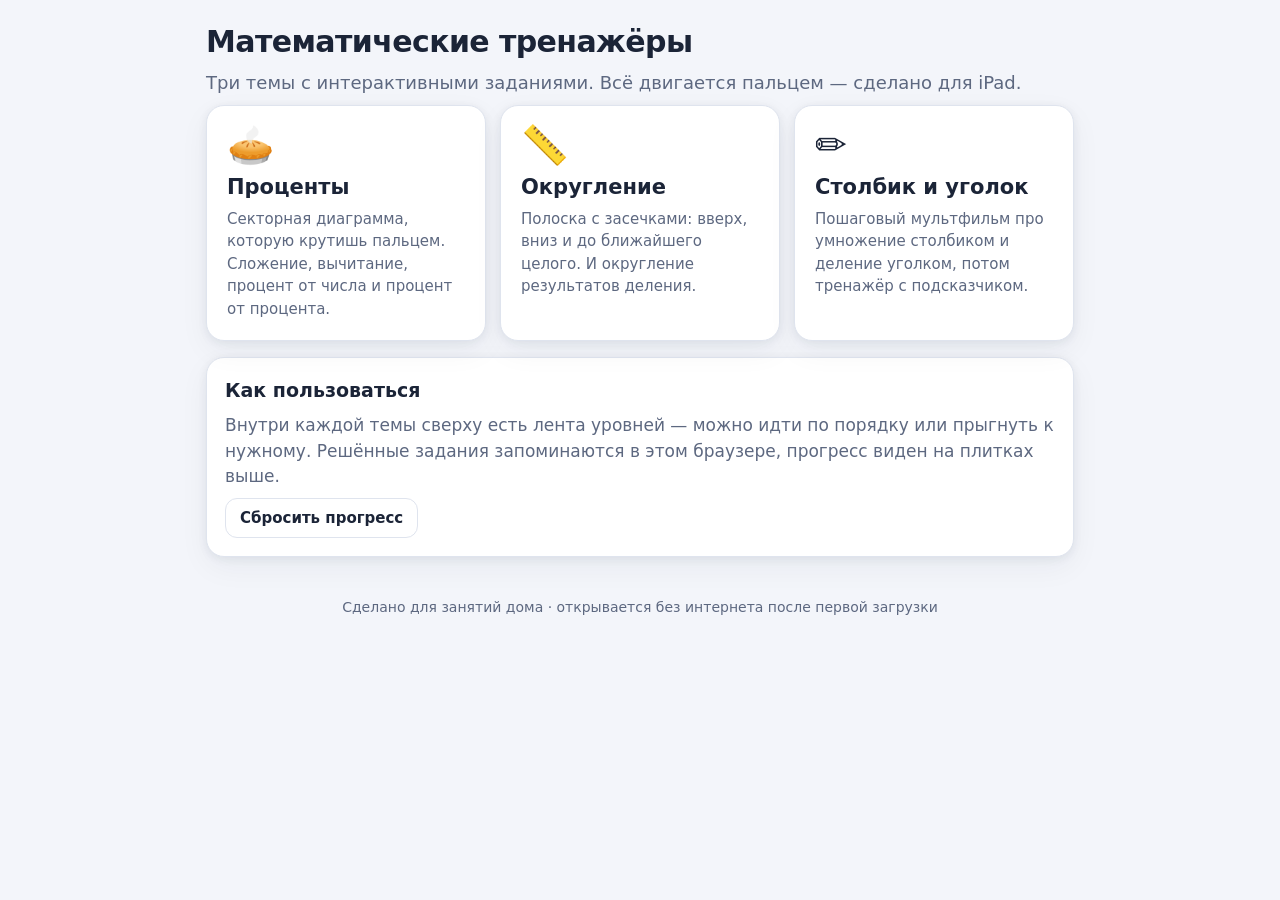
==== index.html @ 9f465d04 "T-101: каркас сайта — дизайн-система, общие помощники, хаб тем" ====
<!doctype html>
<html lang="ru">
<head>
<meta charset="utf-8">
<meta name="viewport" content="width=device-width, initial-scale=1, viewport-fit=cover">
<meta name="apple-mobile-web-app-capable" content="yes">
<title>Математические тренажёры</title>
<link rel="stylesheet" href="assets/app.css">
<link rel="icon" href="data:image/svg+xml,<svg xmlns='http://www.w3.org/2000/svg' viewBox='0 0 100 100'><text y='.9em' font-size='90'>📐</text></svg>">
</head>
<body>
<div class="wrap">
  <h1>Математические тренажёры</h1>
  <p class="lead">Три темы с интерактивными заданиями. Всё двигается пальцем — сделано для iPad.</p>

  <div class="hub">
    <a class="tile" href="percent/">
      <div class="emo">🥧</div>
      <div class="tt">Проценты</div>
      <div class="ds">Секторная диаграмма, которую крутишь пальцем. Сложение, вычитание, процент от числа и процент от процента.</div>
      <div class="pr" data-prefix="pct/" data-total="34"></div>
    </a>
    <a class="tile" href="rounding/">
      <div class="emo">📏</div>
      <div class="tt">Округление</div>
      <div class="ds">Полоска с засечками: вверх, вниз и до ближайшего целого. И округление результатов деления.</div>
      <div class="pr" data-prefix="rnd/" data-total="23"></div>
    </a>
    <a class="tile" href="columnar/">
      <div class="emo">✏️</div>
      <div class="tt">Столбик и уголок</div>
      <div class="ds">Пошаговый мультфильм про умножение столбиком и деление уголком, потом тренажёр с подсказчиком.</div>
      <div class="pr" data-prefix="col/" data-total="8"></div>
    </a>
  </div>

  <div class="card">
    <h3 style="margin-top:0">Как пользоваться</h3>
    <p class="muted">Внутри каждой темы сверху есть лента уровней — можно идти по порядку или прыгнуть к нужному.
    Решённые задания запоминаются в этом браузере, прогресс виден на плитках выше.</p>
    <div class="row"><button class="btn quiet small" id="reset">Сбросить прогресс</button></div>
  </div>

  <div class="foot">Сделано для занятий дома · открывается без интернета после первой загрузки</div>
</div>
<script src="assets/ui.js"></script>
<script>
  UI.$$('.pr').forEach(n => {
    const done = UI.Progress.countDone(n.dataset.prefix);
    const total = +n.dataset.total;
    n.innerHTML = '';
    if (done > 0) n.appendChild(UI.el('div', { class: 'pill' + (done >= total ? ' ok' : ''), text: 'Решено ' + done + ' из ' + total }));
  });
  UI.$('#reset').addEventListener('click', () => {
    if (confirm('Сбросить весь прогресс?')) { UI.Progress.reset(); location.reload(); }
  });
</script>
</body>
</html>
---- assets/app.css ----
/* Математические тренажёры — общая дизайн-система. Тач-первый, iPad. */
:root{
  --bg:#f3f5fa;
  --card:#ffffff;
  --ink:#1b2437;
  --ink-soft:#5d6880;
  --line:#dfe4ee;
  --accent:#2f6fed;
  --accent-soft:#e6edfd;
  --ok:#17a263;
  --ok-soft:#e3f6ec;
  --bad:#e0435c;
  --bad-soft:#fdeaed;
  --warn:#e59100;
  --pie:#2f6fed;
  --pie-rest:#dde3f0;
  --radius:18px;
  --shadow:0 2px 10px rgba(27,36,55,.07), 0 10px 30px rgba(27,36,55,.05);
  --tap:48px;
}
@media (prefers-color-scheme: dark){
  :root:not([data-theme="light"]){
    --bg:#121722; --card:#1b2231; --ink:#eef1f7; --ink-soft:#a3adc2; --line:#2c3547;
    --accent:#6c9bff; --accent-soft:#223253; --ok:#3ecb8b; --ok-soft:#183a2b;
    --bad:#ff7389; --bad-soft:#3d1f27; --pie:#6c9bff; --pie-rest:#2c3547;
    --shadow:0 2px 10px rgba(0,0,0,.3);
  }
}
*{box-sizing:border-box}
html{-webkit-text-size-adjust:100%}
body{
  margin:0; background:var(--bg); color:var(--ink);
  font:17px/1.5 -apple-system,BlinkMacSystemFont,"SF Pro Text","Segoe UI",Roboto,system-ui,sans-serif;
  -webkit-font-smoothing:antialiased;
  overscroll-behavior-y:contain;
}
.wrap{max-width:900px;margin:0 auto;padding:18px 16px 72px}
a{color:var(--accent)}
h1{font-size:30px;line-height:1.2;margin:.2em 0 .3em;letter-spacing:-.02em}
h2{font-size:23px;line-height:1.25;margin:1.4em 0 .5em;letter-spacing:-.01em}
h3{font-size:19px;margin:1.2em 0 .4em}
p{margin:.5em 0}
.lead{color:var(--ink-soft);font-size:18px}

/* ---- шапка ---- */
.topbar{display:flex;align-items:center;gap:12px;padding:10px 0 4px;flex-wrap:wrap}
.topbar .back{
  display:inline-flex;align-items:center;gap:6px;min-height:40px;padding:0 14px;
  background:var(--card);border:1px solid var(--line);border-radius:999px;
  text-decoration:none;color:var(--ink);font-weight:600;box-shadow:var(--shadow)
}
.topbar .spacer{flex:1}

/* ---- карточки ---- */
.card{
  background:var(--card);border:1px solid var(--line);border-radius:var(--radius);
  padding:18px;margin:16px 0;box-shadow:var(--shadow)
}
.card.tight{padding:14px}
.hub{display:grid;gap:14px;grid-template-columns:repeat(auto-fit,minmax(250px,1fr))}
.hub a.tile{
  display:block;text-decoration:none;color:inherit;background:var(--card);
  border:1px solid var(--line);border-radius:var(--radius);padding:20px;box-shadow:var(--shadow);
  transition:transform .12s ease
}
.hub a.tile:active{transform:scale(.985)}
.hub .emo{font-size:38px;line-height:1}
.hub .tt{font-size:21px;font-weight:700;margin:8px 0 4px}
.hub .ds{color:var(--ink-soft);font-size:15px}

/* ---- шаги/уровни ---- */
.levels{display:flex;gap:8px;overflow-x:auto;padding:6px 0 10px;-webkit-overflow-scrolling:touch}
.levels button{
  flex:0 0 auto;min-height:40px;padding:0 14px;border-radius:999px;border:1px solid var(--line);
  background:var(--card);color:var(--ink);font-size:15px;font-weight:600;cursor:pointer
}
.levels button[aria-current="true"]{background:var(--accent);border-color:var(--accent);color:#fff}
.level{display:none}
.level.on{display:block}

/* ---- кнопки ---- */
button,.btn{font:inherit;touch-action:manipulation}
.btn{
  display:inline-flex;align-items:center;justify-content:center;gap:8px;
  min-height:var(--tap);padding:0 20px;border-radius:14px;border:1px solid var(--accent);
  background:var(--accent);color:#fff;font-weight:650;cursor:pointer;text-decoration:none
}
.btn.ghost{background:var(--card);color:var(--accent)}
.btn.quiet{background:var(--card);color:var(--ink);border-color:var(--line)}
.btn:active{filter:brightness(.95)}
.btn[disabled]{opacity:.45;pointer-events:none}
.btn.small{min-height:40px;padding:0 14px;font-size:15px;border-radius:12px}
.row{display:flex;gap:10px;flex-wrap:wrap;align-items:center}
.row.end{justify-content:flex-end}

/* ---- поля ввода ---- */
input[type="number"],input[type="text"]{
  font:inherit;font-weight:650;font-variant-numeric:tabular-nums;
  min-height:var(--tap);width:110px;padding:6px 12px;text-align:center;
  border:2px solid var(--line);border-radius:12px;background:var(--card);color:var(--ink)
}
input:focus{outline:none;border-color:var(--accent)}
input.ok{border-color:var(--ok);background:var(--ok-soft)}
input.bad{border-color:var(--bad);background:var(--bad-soft)}
input::-webkit-outer-spin-button,input::-webkit-inner-spin-button{-webkit-appearance:none;margin:0}
input[type="number"]{-moz-appearance:textfield}

/* ---- слайдер ---- */
input[type="range"]{
  -webkit-appearance:none;appearance:none;width:100%;height:var(--tap);background:transparent;
  touch-action:pan-y;cursor:pointer
}
input[type="range"]::-webkit-slider-runnable-track{height:10px;border-radius:999px;background:var(--pie-rest)}
input[type="range"]::-webkit-slider-thumb{
  -webkit-appearance:none;width:34px;height:34px;margin-top:-12px;border-radius:50%;
  background:var(--accent);border:3px solid var(--card);box-shadow:0 2px 8px rgba(0,0,0,.25)
}
input[type="range"]::-moz-range-track{height:10px;border-radius:999px;background:var(--pie-rest)}
input[type="range"]::-moz-range-thumb{
  width:34px;height:34px;border-radius:50%;background:var(--accent);border:3px solid var(--card)
}

/* ---- общие мелочи ---- */
.muted{color:var(--ink-soft)}
.big-num{font-size:40px;font-weight:750;font-variant-numeric:tabular-nums;letter-spacing:-.02em}
.pill{display:inline-block;padding:3px 10px;border-radius:999px;background:var(--accent-soft);
  color:var(--accent);font-size:14px;font-weight:650}
.pill.ok{background:var(--ok-soft);color:var(--ok)}
.pill.bad{background:var(--bad-soft);color:var(--bad)}
.verdict{min-height:26px;font-weight:650;margin-top:6px}
.verdict.ok{color:var(--ok)}
.verdict.bad{color:var(--bad)}
.hint{background:var(--accent-soft);border-radius:14px;padding:12px 14px;color:var(--ink);margin:10px 0}
.task{border-top:1px solid var(--line);padding:16px 0}
.task:first-of-type{border-top:0}
.task .q{font-size:21px;font-weight:650;font-variant-numeric:tabular-nums}
.grid-tasks{display:grid;gap:4px}
.progress{display:flex;align-items:center;gap:10px;color:var(--ink-soft);font-size:15px}
.progress .bar{flex:1;height:10px;border-radius:999px;background:var(--pie-rest);overflow:hidden}
.progress .bar>i{display:block;height:100%;width:0;background:var(--ok);transition:width .25s ease}
.nodrag{-webkit-user-select:none;user-select:none;-webkit-touch-callout:none}
svg.interactive{touch-action:none}
.center{text-align:center}
.foot{margin-top:40px;color:var(--ink-soft);font-size:14px;text-align:center}
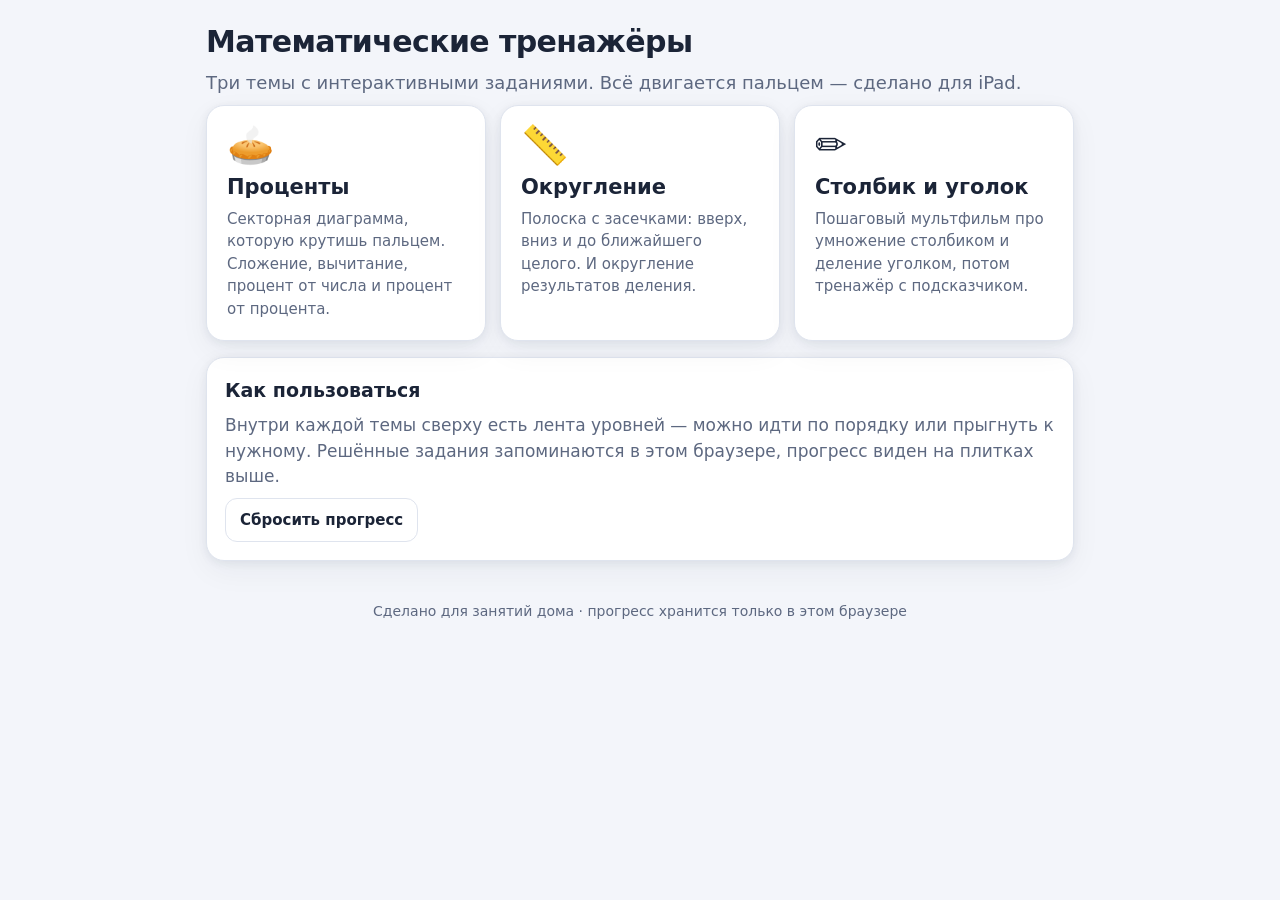
==== commit fa608c24: "хаб: честная подпись в подвале (service worker не делали, офлайна не обещаем)" ====
--- a/index.html
+++ b/index.html
@@ -18,13 +18,13 @@
       <div class="emo">🥧</div>
       <div class="tt">Проценты</div>
       <div class="ds">Секторная диаграмма, которую крутишь пальцем. Сложение, вычитание, процент от числа и процент от процента.</div>
-      <div class="pr" data-prefix="pct/" data-total="34"></div>
+      <div class="pr" data-prefix="pct/" data-total="35"></div>
     </a>
     <a class="tile" href="rounding/">
       <div class="emo">📏</div>
       <div class="tt">Округление</div>
       <div class="ds">Полоска с засечками: вверх, вниз и до ближайшего целого. И округление результатов деления.</div>
-      <div class="pr" data-prefix="rnd/" data-total="23"></div>
+      <div class="pr" data-prefix="rnd/" data-total="24"></div>
     </a>
     <a class="tile" href="columnar/">
       <div class="emo">✏️</div>
@@ -41,7 +41,7 @@
     <div class="row"><button class="btn quiet small" id="reset">Сбросить прогресс</button></div>
   </div>
 
-  <div class="foot">Сделано для занятий дома · открывается без интернета после первой загрузки</div>
+  <div class="foot">Сделано для занятий дома · прогресс хранится только в этом браузере</div>
 </div>
 <script src="assets/ui.js"></script>
 <script>
--- a/assets/app.css
+++ b/assets/app.css
@@ -45,7 +45,7 @@
 /* ---- шапка ---- */
 .topbar{display:flex;align-items:center;gap:12px;padding:10px 0 4px;flex-wrap:wrap}
 .topbar .back{
-  display:inline-flex;align-items:center;gap:6px;min-height:40px;padding:0 14px;
+  display:inline-flex;align-items:center;gap:6px;min-height:44px;padding:0 16px;
   background:var(--card);border:1px solid var(--line);border-radius:999px;
   text-decoration:none;color:var(--ink);font-weight:600;box-shadow:var(--shadow)
 }
@@ -71,7 +71,7 @@
 /* ---- шаги/уровни ---- */
 .levels{display:flex;gap:8px;overflow-x:auto;padding:6px 0 10px;-webkit-overflow-scrolling:touch}
 .levels button{
-  flex:0 0 auto;min-height:40px;padding:0 14px;border-radius:999px;border:1px solid var(--line);
+  flex:0 0 auto;min-height:44px;padding:0 14px;border-radius:999px;border:1px solid var(--line);
   background:var(--card);color:var(--ink);font-size:15px;font-weight:600;cursor:pointer
 }
 .levels button[aria-current="true"]{background:var(--accent);border-color:var(--accent);color:#fff}
@@ -89,7 +89,7 @@
 .btn.quiet{background:var(--card);color:var(--ink);border-color:var(--line)}
 .btn:active{filter:brightness(.95)}
 .btn[disabled]{opacity:.45;pointer-events:none}
-.btn.small{min-height:40px;padding:0 14px;font-size:15px;border-radius:12px}
+.btn.small{min-height:44px;padding:0 14px;font-size:15px;border-radius:12px}
 .row{display:flex;gap:10px;flex-wrap:wrap;align-items:center}
 .row.end{justify-content:flex-end}
 
